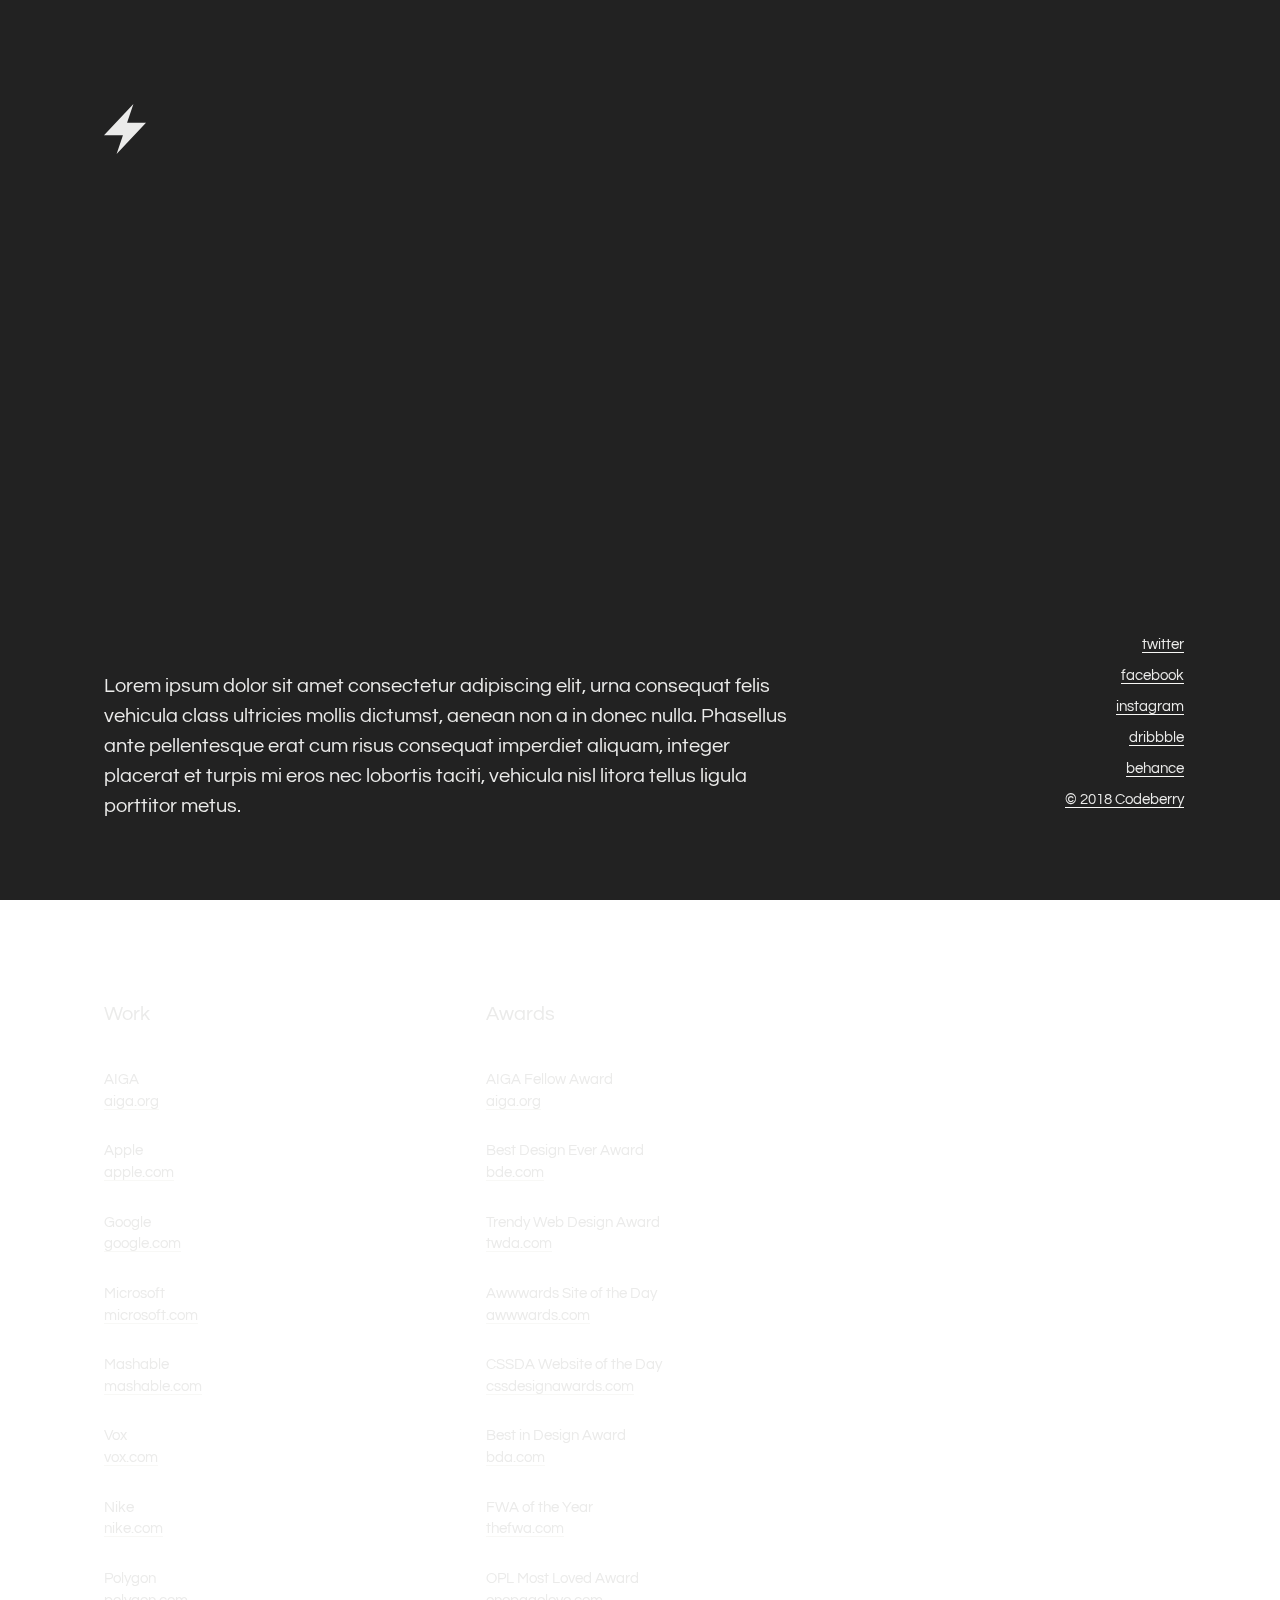
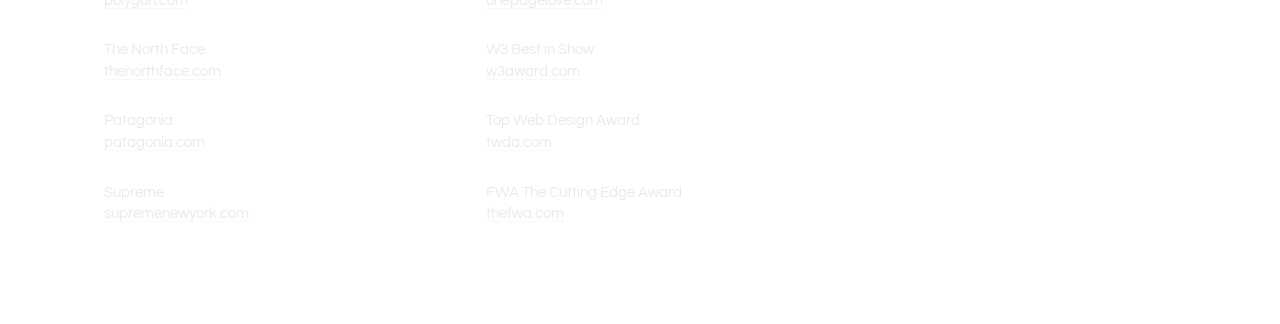
==== comet-template/index.html @ 21babcb2 "firstcommit" ====
<!DOCTYPE HTML>
<html lang="en">
	<head>
		<title>Comet</title>
		<meta charset="utf-8">
		<meta name="viewport" content="width=device-width, initial-scale=1, user-scalable=no, minimum-scale=1, maximum-scale=1">
		<link rel="shortcut icon" href="favicon.ico">
		<link rel="stylesheet" type="text/css" href="assets/css/style.css">
		<link href="https://fonts.googleapis.com/css?family=Questrial" rel="stylesheet">
	</head>
	<body>
		<section class="section column-section section-bio">
		<figure class="logo"></figure>
			<p class="bio">Lorem ipsum dolor sit amet consectetur adipiscing elit, urna consequat felis vehicula class ultricies mollis dictumst, aenean non a in donec nulla. Phasellus ante pellentesque erat cum risus consequat imperdiet aliquam, integer placerat et turpis mi eros nec lobortis taciti, vehicula nisl litora tellus ligula porttitor metus. </p>
		</section>
		<section class="section column-section-main">
			<div class="col-section">
				<h2 class="main-text">Work</h2>
				<dl class="list">
					<dt class="main-text main-text-small">AIGA</dt>
					<dd class="list-item">
						<a class="list-link" href="#">aiga.org</a>
					</dd>
					<dt class="main-text main-text-small">Apple</dt>
					<dd class="list-item">
						<a class="list-link" href="#">apple.com</a>
					</dd>
					<dt class="main-text main-text-small">Google</dt>
					<dd class="list-item">
						<a class="list-link" href="#">google.com</a>
					</dd>
					<dt class="main-text main-text-small">Microsoft</dt>
					<dd class="list-item">
						<a class="list-link" href="#">microsoft.com</a>
					</dd>
					<dt class="main-text main-text-small">Mashable</dt>
						<dd class="list-item">
						<a class="list-link" href="#">mashable.com</a>
					</dd>
					<dt class="main-text main-text-small">Vox</dt>
						<dd class="list-item">
						<a class="list-link" href="#">vox.com</a>
					</dd>
					<dt class="main-text main-text-small">Nike</dt>
					<dd class="list-item">
						<a class="list-link" href="#">nike.com</a>
					</dd>
					<dt class="main-text main-text-small">Polygon</dt>
					<dd class="list-item">
						<a class="list-link" href="#">polygon.com</a>
					</dd>
					<dt class="main-text main-text-small">The North Face</dt>
					<dd class="list-item">
						<a class="list-link" href="#">thenorthface.com</a>
					</dd>
					<dt class="main-text main-text-small">Patagonia</dt>
					<dd class="list-item">
						<a class="list-link" href="#">patagonia.com</a>
					</dd>
					<dt class="main-text main-text-small">Supreme</dt>
					<dd class="list-item">
						<a class="list-link" href="#">supremenewyork.com</a>
					</dd>
				</dl>
			</div>
			<div class="col-section">
			  <h2 class="main-text">Awards</h2>
				<dl class="list">
					<dt class="main-text main-text-small">AIGA Fellow Award</dt>
					<dd class="list-item">
						<a class="list-link" href="#">aiga.org</a>
					</dd>
					<dt class="main-text main-text-small">Best Design Ever Award</dt>
					<dd class="list-item">
						<a class="list-link" href="#">bde.com</a>
					</dd>
					<dt class="main-text main-text-small">Trendy Web Design Award</dt>
					<dd class="list-item">
						<a class="list-link" href="#">twda.com</a>
					</dd>
					<dt class="main-text main-text-small">Awwwards Site of the Day</dt>
					<dd class="list-item">
						<a class="list-link" href="#">awwwards.com</a>
					</dd>
					<dt class="main-text main-text-small">CSSDA Website of the Day</dt>
					<dd class="list-item">
						<a class="list-link" href="#">cssdesignawards.com</a>
					</dd>
					<dt class="main-text main-text-small">Best in Design Award</dt>
					<dd class="list-item">
						<a class="list-link" href="#">bda.com</a>
					</dd>
					<dt class="main-text main-text-small">FWA of the Year</dt>
					<dd class="list-item">
						<a class="list-link" href="#">thefwa.com</a>
					</dd>
					<dt class="main-text main-text-small">OPL Most Loved Award</dt>
					<dd class="list-item">
						<a class="list-link" href="#">onepagelove.com</a>
					</dd>
					<dt class="main-text main-text-small">W3 Best in Show</dt>
					<dd class="list-item">
						<a class="list-link" href="#">w3award.com</a>
					</dd>
					<dt class="main-text main-text-small">Top Web Design Award</dt>
					<dd class="list-item">
						<a class="list-link" href="#">twda.com</a>
					</dd>
					<dt class="main-text main-text-small">FWA The Cutting Edge Award</dt>
					<dd class="list-item">
						<a class="list-link" href="#">thefwa.com</a>
					</dd>
				</dl>
			</div>
		</section>
		<footer class="footer main-text main-text-small">
			<a class="footer-links link-twitter" href="#">twitter</a>
			<a class="footer-links link-facebook" href="#">facebook</a>
			<a class="footer-links link-instagram" href="#">instagram</a>
			<a class="footer-links link-dribbble" href="#">dribbble</a>
			<a class="footer-links link-behance" href="#">behance</a>
			<a class="footer-links link-site" href="https://codeberry.net">&copy; 2018 Codeberry</a>
			<div class="scrunch" aria-hidden="true"></div>
		</footer>
	</body>
</html>
---- comet-template/assets/css/style.css ----
/*  ================================================
	Author: Codeberry
	Name: Comet
	URL: https://codeberry.net/downloads/comet
	Version: 1.0
	================================================ */

/* Import fonts */
@import url("https://fonts.googleapis.com/css?family=Questrial");

/* 1. Content elements */
html {
	-webkit-text-size-adjust: 100%;
		-ms-text-size-adjust: 100%;
}

body {
	font: 15px/1.5 'Questrial', sans-serif;
	color: #ebebea;
	background: url("comet-template/assets/images/ff.JPG")
	margin: 0;
	-webkit-font-smoothing: antialiased;
	-moz-osx-font-smoothing: grayscale;
}

dd, dl, h1, p {
	margin: 0;
	padding: 0;
}

h1, h2 {
	font-size: inherit;
	font-weight: 400;
	margin: 0;
	line-height: .8;
}

a {
	color: inherit;
	position: relative;
	border-bottom: 1px solid #f8f8f6;
	text-decoration: none;
}

a:hover, a:focus {
	color: #fccd03;
	border-bottom: 1px solid #fccd03;
}

::-moz-focus-inner {
	padding: 0;
	border: 0;
}

:focus {
	outline: 0;
}

.main-text {
	font: 500 20px/1 'Questrial', sans-serif;
}

.main-text-small {
	font-size: 15px;
}

.logo {
	background: url('../../assets/images/logo.svg') no-repeat;
	background-position: top left, top left;
	background-repeat: no-repeat;
	background-size: auto, auto 100%;
	width: 42px;
	height: 50px;
	padding: 0;
	margin: 0;
}

@media (max-width: 600px) {
	.logo {
		width: 42px;
		height: 50px;
	}
}

.section {
	z-index: 1;
	position: relative;
	padding: 96px 0 96px 96px;
	width: calc(100vw - 96px - 7em);
	display: -webkit-box;
	display: flex;
	box-sizing: border-box;
	min-height: 100vh;
}

@media (max-width: 1024px) {
	.section {
		padding: 48px 0 48px 48px;
		width: calc(100vw - 48px - 7em);
	}
}

@media (max-width: 950px) {
	.section {
		padding: 7.5vw;
		width: 100%;
	}
}

@media (max-width: 600px) {
	.section {
		display: block;
		min-height: 0;
	}
}

.column-section {
	-webkit-box-orient: vertical;
	-webkit-box-direction: normal;
	flex-direction: column;
}

@media (max-width: 600px) {
	.column-section-main {
		-webkit-box-orient: vertical;
		-webkit-box-direction: normal;
		flex-direction: column;
	}
}

.section-bio {
	-webkit-box-pack: justify;
	justify-content: space-between;
}

.col-section {
	width: 100%;
	max-width: 382px;
}

@media (max-width: 600px) {
	.col-section {
		margin-bottom: 15vw;
	}
}

.bio {
	font-size: 20px;
	font-weight: 100;
	margin-bottom: -.45em;
	max-width: 700px;
}

@media (max-width: 600px) {
	.bio {
		padding-top: 15vw;
		font-size: 18px;
	}
}

.list {
	margin-top: 3.2em;
}

.list-item {
	margin-top: .25em;
	margin-bottom: 2em;
}

.list-item:last-child {
	margin-bottom: -.4em;
}

.scrunch {
	z-index: -1;
	position: fixed;
	top: 0;
	left: 0;
	width: 100vw;
	height: 100vh;
	pointer-events: none;
}

.scrunch:after {
	background: #222222;
	content: "";
	position: absolute;
	top: 0;
	left: 0;
	display: block;
	width: 100%;
	height: 100%;
}

.footer {
	position: fixed;
	right: 96px;
	bottom: 92px;
	display: -webkit-box;
	display: flex;
	-webkit-box-orient: vertical;
	-webkit-box-direction: normal;
	flex-direction: column;
	-webkit-box-align: end;
	align-items: flex-end;
}

@media (max-width: 1024px) {
	.footer {
		right: 48px;
		bottom: 48px;
	}
}

@media (max-width: 950px) {
	.footer {
		position: relative;
		right: auto;
		bottom: auto;
		padding: 0 7.5vw 7.5vw;
		-webkit-box-align: start;
		align-items: flex-start;
	}
}

.footer-links {
	margin-top: 1em;
	line-height: 1;
}

@media (max-width: 950px) {
	.footer-links {
		display: inline;
	}
}

@media (hover: hover) {
	.footer-links:nth-child(odd):hover~.scrunch {
		background-color: #d9534f;
	}

	.footer-links:nth-child(2n):hover~.scrunch {
		background-color: #428bca;
	}

	.link-email:hover~.scrunch:after {
		-webkit-animation: one 1s .25s linear forwards;
				animation: one 1s .25s linear forwards;
	}

	.link-behance:hover~.scrunch:after {
		-webkit-animation: two 1s .25s linear forwards;
				animation: two 1s .25s linear forwards;
	}

	.link-dribbble:hover~.scrunch:after {
		-webkit-animation: three 1s .25s linear forwards;
				animation: three 1s .25s linear forwards;
	}

	.link-linkedin:hover~.scrunch:after {
		-webkit-animation: four 1s .25s linear forwards;
				animation: four 1s .25s linear forwards;
	}

	.link-twitter:hover~.scrunch:after {
		-webkit-animation: five 1s .25s linear forwards;
				animation: five 1s .25s linear forwards;
	}

	.link-instagram:hover~.scrunch:after {
		-webkit-animation: six 1s .25s linear forwards;
				animation: six 1s .25s linear forwards;
	}

	.link-site:hover~.scrunch:after {
		-webkit-animation: seven 1s .25s linear forwards;
				animation: seven 1s .25s linear forwards;
	}
}
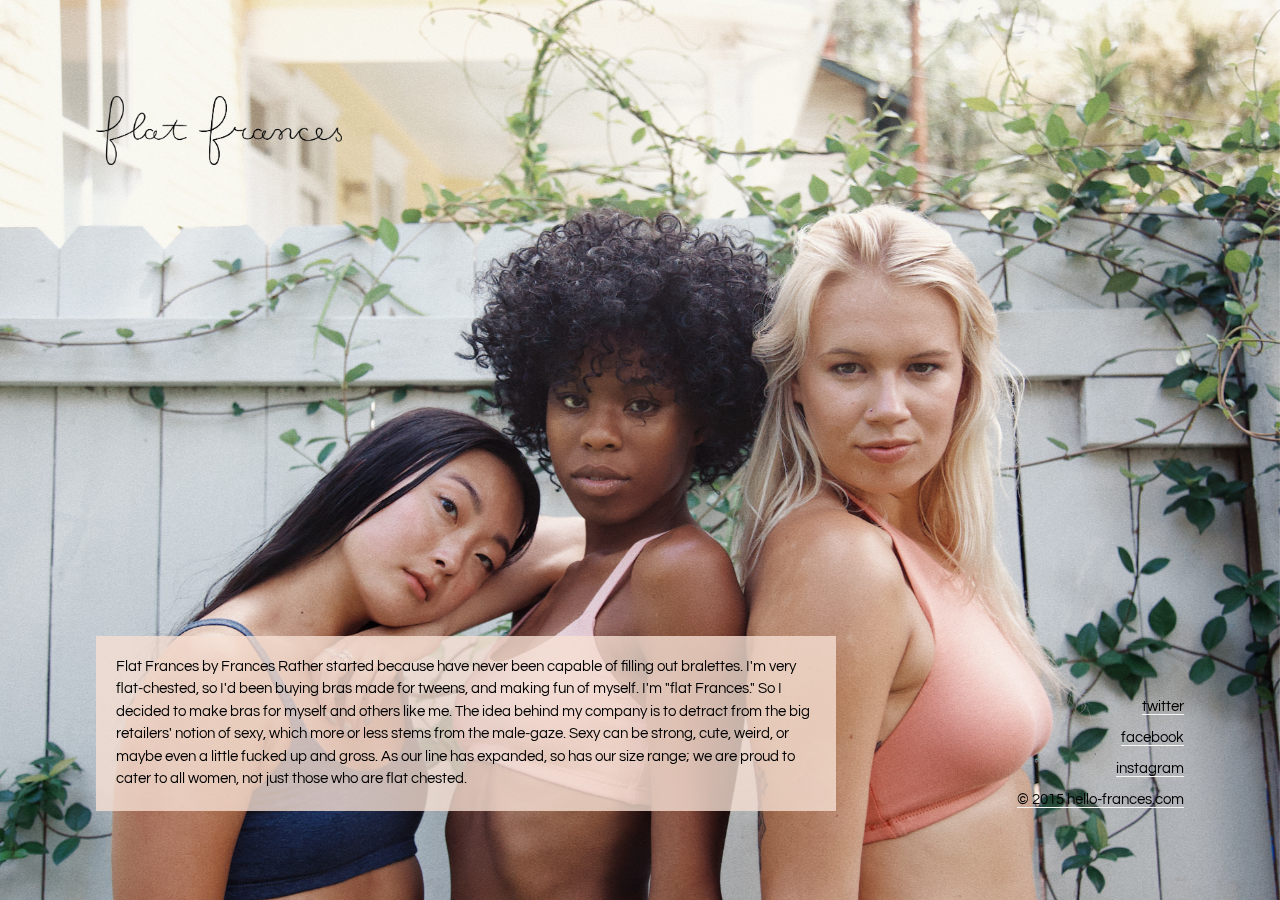
==== commit af844ff8: "secondcommit" ====
--- a/comet-template/index.html
+++ b/comet-template/index.html
@@ -1,19 +1,18 @@
 <!DOCTYPE HTML>
 <html lang="en">
 	<head>
-		<title>Comet</title>
+		<title>flatfrances</title>
 		<meta charset="utf-8">
 		<meta name="viewport" content="width=device-width, initial-scale=1, user-scalable=no, minimum-scale=1, maximum-scale=1">
 		<link rel="shortcut icon" href="favicon.ico">
 		<link rel="stylesheet" type="text/css" href="assets/css/style.css">
 		<link href="https://fonts.googleapis.com/css?family=Questrial" rel="stylesheet">
-	</head>
 	<body>
 		<section class="section column-section section-bio">
-		<figure class="logo"></figure>
-			<p class="bio">Lorem ipsum dolor sit amet consectetur adipiscing elit, urna consequat felis vehicula class ultricies mollis dictumst, aenean non a in donec nulla. Phasellus ante pellentesque erat cum risus consequat imperdiet aliquam, integer placerat et turpis mi eros nec lobortis taciti, vehicula nisl litora tellus ligula porttitor metus. </p>
+		<img src="logo.png" length="25%" width="25%" id="logo"></img>
+			<p class="bio">Flat Frances by Frances Rather started because have never been capable of filling out bralettes.  I'm very flat-chested, so I'd been buying bras made for tweens, and making fun of myself. I'm "flat Frances." So I decided to make bras for myself and others like me. The idea behind my company is to detract from the big retailers' notion of sexy, which more or less stems from the male-gaze. Sexy can be strong, cute, weird, or maybe even a little fucked up and gross.  As our line has expanded, so has our size range; we are proud to cater to all women, not just those who are flat chested. </p>
 		</section>
-		<section class="section column-section-main">
+		<!-- <section class="section column-section-main">
 			<div class="col-section">
 				<h2 class="main-text">Work</h2>
 				<dl class="list">
@@ -112,14 +111,14 @@
 					</dd>
 				</dl>
 			</div>
-		</section>
+		</section> -->
 		<footer class="footer main-text main-text-small">
-			<a class="footer-links link-twitter" href="#">twitter</a>
-			<a class="footer-links link-facebook" href="#">facebook</a>
-			<a class="footer-links link-instagram" href="#">instagram</a>
-			<a class="footer-links link-dribbble" href="#">dribbble</a>
-			<a class="footer-links link-behance" href="#">behance</a>
-			<a class="footer-links link-site" href="https://codeberry.net">&copy; 2018 Codeberry</a>
+			<a class="footer-links link-twitter" href="https://twitter.com/francesrather">twitter</a>
+			<a class="footer-links link-facebook" href="https://www.facebook.com/flatfrances/">facebook</a>
+			<a class="footer-links link-instagram" href="https://www.instagram.com/flatfrances/">instagram</a>
+			<!-- <a class="footer-links link-dribbble" href="#">dribbble</a>
+			<a class="footer-links link-behance" href="#">behance</a> -->
+			<a class="footer-links link-site" href="https://hello-frances.com">&copy; 2015 hello-frances.com</a>
 			<div class="scrunch" aria-hidden="true"></div>
 		</footer>
 	</body>
--- a/comet-template/assets/css/style.css
+++ b/comet-template/assets/css/style.css
@@ -1,9 +1,4 @@
-/*  ================================================
-	Author: Codeberry
-	Name: Comet
-	URL: https://codeberry.net/downloads/comet
-	Version: 1.0
-	================================================ */
+
 
 /* Import fonts */
 @import url("https://fonts.googleapis.com/css?family=Questrial");
@@ -16,11 +11,10 @@
 
 body {
 	font: 15px/1.5 'Questrial', sans-serif;
-	color: #ebebea;
-	background: url("comet-template/assets/images/ff.JPG")
+	color: black;
 	margin: 0;
-	-webkit-font-smoothing: antialiased;
-	-moz-osx-font-smoothing: grayscale;
+	/*-webkit-font-smoothing: antialiased;
+	-moz-osx-font-smoothing: grayscale;*/
 }
 
 dd, dl, h1, p {
@@ -36,15 +30,25 @@
 }
 
 a {
-	color: inherit;
+	/*color: inherit;*/
 	position: relative;
 	border-bottom: 1px solid #f8f8f6;
 	text-decoration: none;
+	color: black;
 }
 
 a:hover, a:focus {
-	color: #fccd03;
-	border-bottom: 1px solid #fccd03;
+	color: #f5ded2;
+	border-bottom: 1px solid #f5ded2;
+}
+
+.bio {
+	background-color: rgba(245,222,210, 0.8);
+	padding-left: 20px;
+	padding-right: 20px;
+	padding-top: 20px;
+	padding-bottom: 20px;
+	font-size: 15px;
 }
 
 ::-moz-focus-inner {
@@ -64,16 +68,16 @@
 	font-size: 15px;
 }
 
-.logo {
-	background: url('../../assets/images/logo.svg') no-repeat;
-	background-position: top left, top left;
+/*.logo {*/
+	/*background: url("ff.jpg");*/
+	/*background-position: top left, top left;
 	background-repeat: no-repeat;
-	background-size: auto, auto 100%;
+	background-size: auto, auto 50%;
 	width: 42px;
 	height: 50px;
 	padding: 0;
-	margin: 0;
-}
+	margin: 0;*/
+/*}*/
 
 @media (max-width: 600px) {
 	.logo {
@@ -145,7 +149,7 @@
 }
 
 .bio {
-	font-size: 20px;
+	font-size: 15px;
 	font-weight: 100;
 	margin-bottom: -.45em;
 	max-width: 700px;
@@ -154,7 +158,7 @@
 @media (max-width: 600px) {
 	.bio {
 		padding-top: 15vw;
-		font-size: 18px;
+		font-size: 10px;
 	}
 }
 
@@ -182,7 +186,10 @@
 }
 
 .scrunch:after {
-	background: #222222;
+	background-image: url("../../assets/images/one.JPG");
+	background-size: cover;                      /* <------ */
+  background-repeat: no-repeat;
+  background-position: center center;
 	content: "";
 	position: absolute;
 	top: 0;
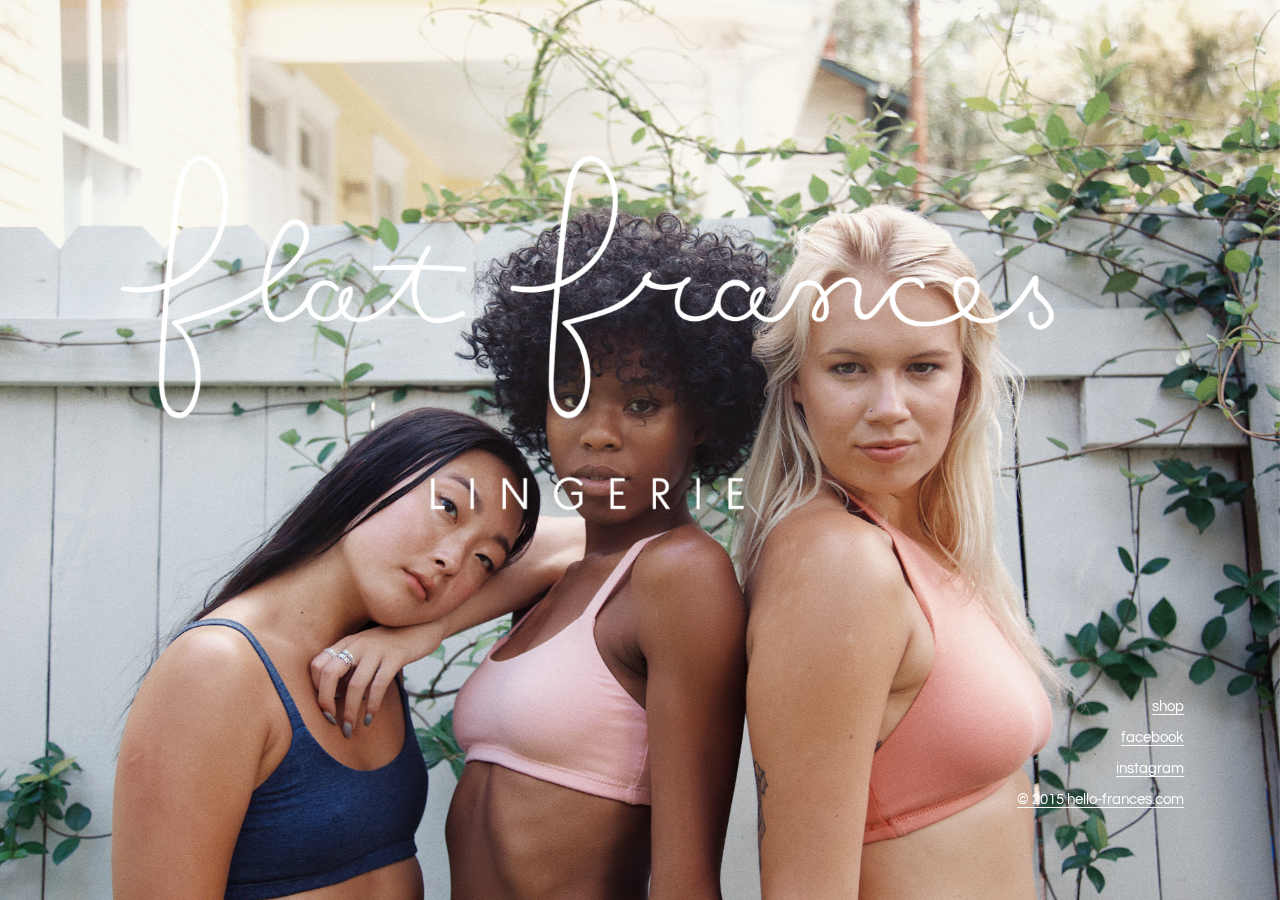
==== commit f28dd1fc: "possiblefinal" ====
--- a/comet-template/index.html
+++ b/comet-template/index.html
@@ -9,111 +9,12 @@
 		<link href="https://fonts.googleapis.com/css?family=Questrial" rel="stylesheet">
 	<body>
 		<section class="section column-section section-bio">
-		<img src="logo.png" length="25%" width="25%" id="logo"></img>
-			<p class="bio">Flat Frances by Frances Rather started because have never been capable of filling out bralettes.  I'm very flat-chested, so I'd been buying bras made for tweens, and making fun of myself. I'm "flat Frances." So I decided to make bras for myself and others like me. The idea behind my company is to detract from the big retailers' notion of sexy, which more or less stems from the male-gaze. Sexy can be strong, cute, weird, or maybe even a little fucked up and gross.  As our line has expanded, so has our size range; we are proud to cater to all women, not just those who are flat chested. </p>
+		<img src="whitelogo.png" length="95%" width="95%" id="mainlogo"></img>
+
 		</section>
-		<!-- <section class="section column-section-main">
-			<div class="col-section">
-				<h2 class="main-text">Work</h2>
-				<dl class="list">
-					<dt class="main-text main-text-small">AIGA</dt>
-					<dd class="list-item">
-						<a class="list-link" href="#">aiga.org</a>
-					</dd>
-					<dt class="main-text main-text-small">Apple</dt>
-					<dd class="list-item">
-						<a class="list-link" href="#">apple.com</a>
-					</dd>
-					<dt class="main-text main-text-small">Google</dt>
-					<dd class="list-item">
-						<a class="list-link" href="#">google.com</a>
-					</dd>
-					<dt class="main-text main-text-small">Microsoft</dt>
-					<dd class="list-item">
-						<a class="list-link" href="#">microsoft.com</a>
-					</dd>
-					<dt class="main-text main-text-small">Mashable</dt>
-						<dd class="list-item">
-						<a class="list-link" href="#">mashable.com</a>
-					</dd>
-					<dt class="main-text main-text-small">Vox</dt>
-						<dd class="list-item">
-						<a class="list-link" href="#">vox.com</a>
-					</dd>
-					<dt class="main-text main-text-small">Nike</dt>
-					<dd class="list-item">
-						<a class="list-link" href="#">nike.com</a>
-					</dd>
-					<dt class="main-text main-text-small">Polygon</dt>
-					<dd class="list-item">
-						<a class="list-link" href="#">polygon.com</a>
-					</dd>
-					<dt class="main-text main-text-small">The North Face</dt>
-					<dd class="list-item">
-						<a class="list-link" href="#">thenorthface.com</a>
-					</dd>
-					<dt class="main-text main-text-small">Patagonia</dt>
-					<dd class="list-item">
-						<a class="list-link" href="#">patagonia.com</a>
-					</dd>
-					<dt class="main-text main-text-small">Supreme</dt>
-					<dd class="list-item">
-						<a class="list-link" href="#">supremenewyork.com</a>
-					</dd>
-				</dl>
-			</div>
-			<div class="col-section">
-			  <h2 class="main-text">Awards</h2>
-				<dl class="list">
-					<dt class="main-text main-text-small">AIGA Fellow Award</dt>
-					<dd class="list-item">
-						<a class="list-link" href="#">aiga.org</a>
-					</dd>
-					<dt class="main-text main-text-small">Best Design Ever Award</dt>
-					<dd class="list-item">
-						<a class="list-link" href="#">bde.com</a>
-					</dd>
-					<dt class="main-text main-text-small">Trendy Web Design Award</dt>
-					<dd class="list-item">
-						<a class="list-link" href="#">twda.com</a>
-					</dd>
-					<dt class="main-text main-text-small">Awwwards Site of the Day</dt>
-					<dd class="list-item">
-						<a class="list-link" href="#">awwwards.com</a>
-					</dd>
-					<dt class="main-text main-text-small">CSSDA Website of the Day</dt>
-					<dd class="list-item">
-						<a class="list-link" href="#">cssdesignawards.com</a>
-					</dd>
-					<dt class="main-text main-text-small">Best in Design Award</dt>
-					<dd class="list-item">
-						<a class="list-link" href="#">bda.com</a>
-					</dd>
-					<dt class="main-text main-text-small">FWA of the Year</dt>
-					<dd class="list-item">
-						<a class="list-link" href="#">thefwa.com</a>
-					</dd>
-					<dt class="main-text main-text-small">OPL Most Loved Award</dt>
-					<dd class="list-item">
-						<a class="list-link" href="#">onepagelove.com</a>
-					</dd>
-					<dt class="main-text main-text-small">W3 Best in Show</dt>
-					<dd class="list-item">
-						<a class="list-link" href="#">w3award.com</a>
-					</dd>
-					<dt class="main-text main-text-small">Top Web Design Award</dt>
-					<dd class="list-item">
-						<a class="list-link" href="#">twda.com</a>
-					</dd>
-					<dt class="main-text main-text-small">FWA The Cutting Edge Award</dt>
-					<dd class="list-item">
-						<a class="list-link" href="#">thefwa.com</a>
-					</dd>
-				</dl>
-			</div>
-		</section> -->
+
 		<footer class="footer main-text main-text-small">
-			<a class="footer-links link-twitter" href="https://twitter.com/francesrather">twitter</a>
+			<a class="footer-links link-twitter" href="https://www.shop-underwear.com/search?q=%20flat%20frances%20">shop</a>
 			<a class="footer-links link-facebook" href="https://www.facebook.com/flatfrances/">facebook</a>
 			<a class="footer-links link-instagram" href="https://www.instagram.com/flatfrances/">instagram</a>
 			<!-- <a class="footer-links link-dribbble" href="#">dribbble</a>
--- a/comet-template/assets/css/style.css
+++ b/comet-template/assets/css/style.css
@@ -22,25 +22,38 @@
 	padding: 0;
 }
 
-h1, h2 {
+ h2 {
 	font-size: inherit;
 	font-weight: 400;
 	margin: 0;
 	line-height: .8;
 }
+
 
 a {
 	/*color: inherit;*/
 	position: relative;
 	border-bottom: 1px solid #f8f8f6;
 	text-decoration: none;
-	color: black;
+	color: white;
 }
 
 a:hover, a:focus {
 	color: #f5ded2;
 	border-bottom: 1px solid #f5ded2;
 }
+
+#hands {
+	align-items: center;
+}
+
+#mainlogo {
+	display: block;
+  margin-left: auto;
+  margin-right: auto;
+	padding-top: 60px;
+}
+
 
 .bio {
 	background-color: rgba(245,222,210, 0.8);
@@ -48,7 +61,7 @@
 	padding-right: 20px;
 	padding-top: 20px;
 	padding-bottom: 20px;
-	font-size: 15px;
+	font-size: 25px;
 }
 
 ::-moz-focus-inner {
@@ -149,7 +162,7 @@
 }
 
 .bio {
-	font-size: 15px;
+	font-size: 25px;
 	font-weight: 100;
 	margin-bottom: -.45em;
 	max-width: 700px;
